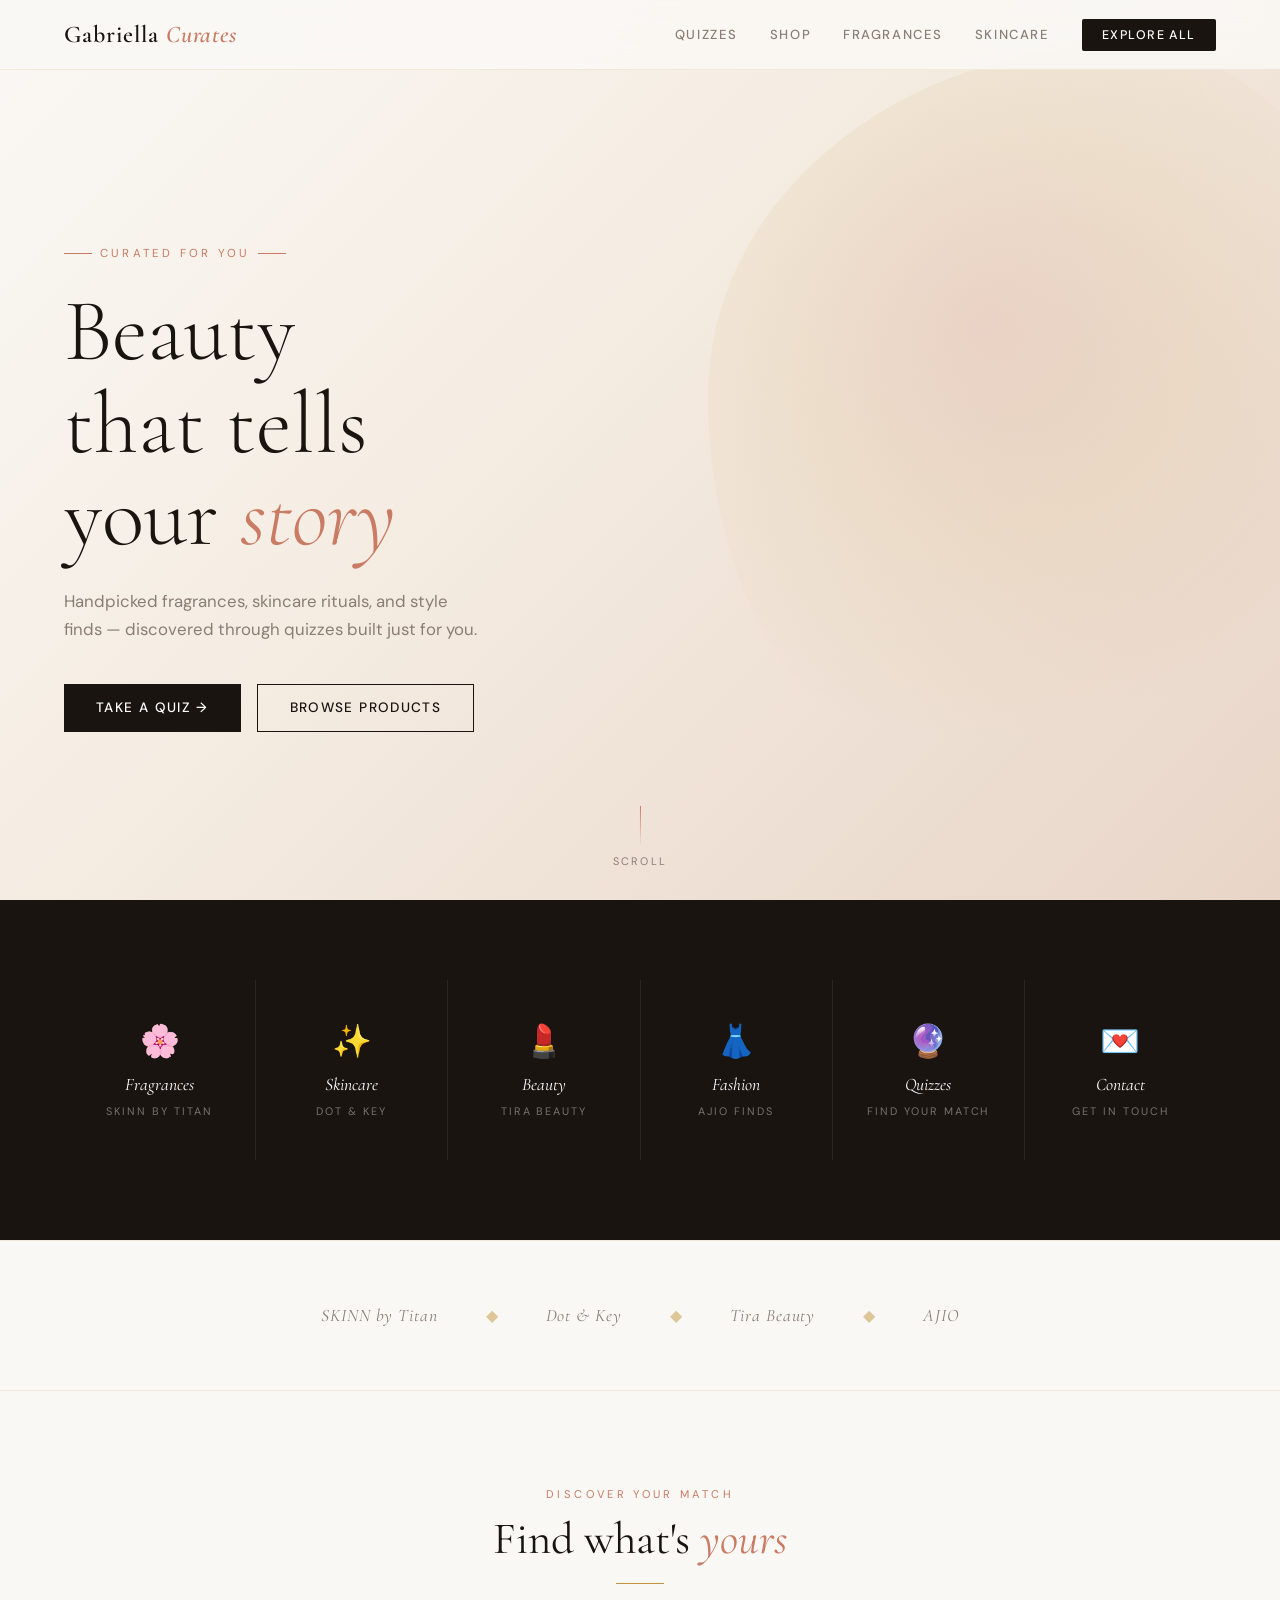
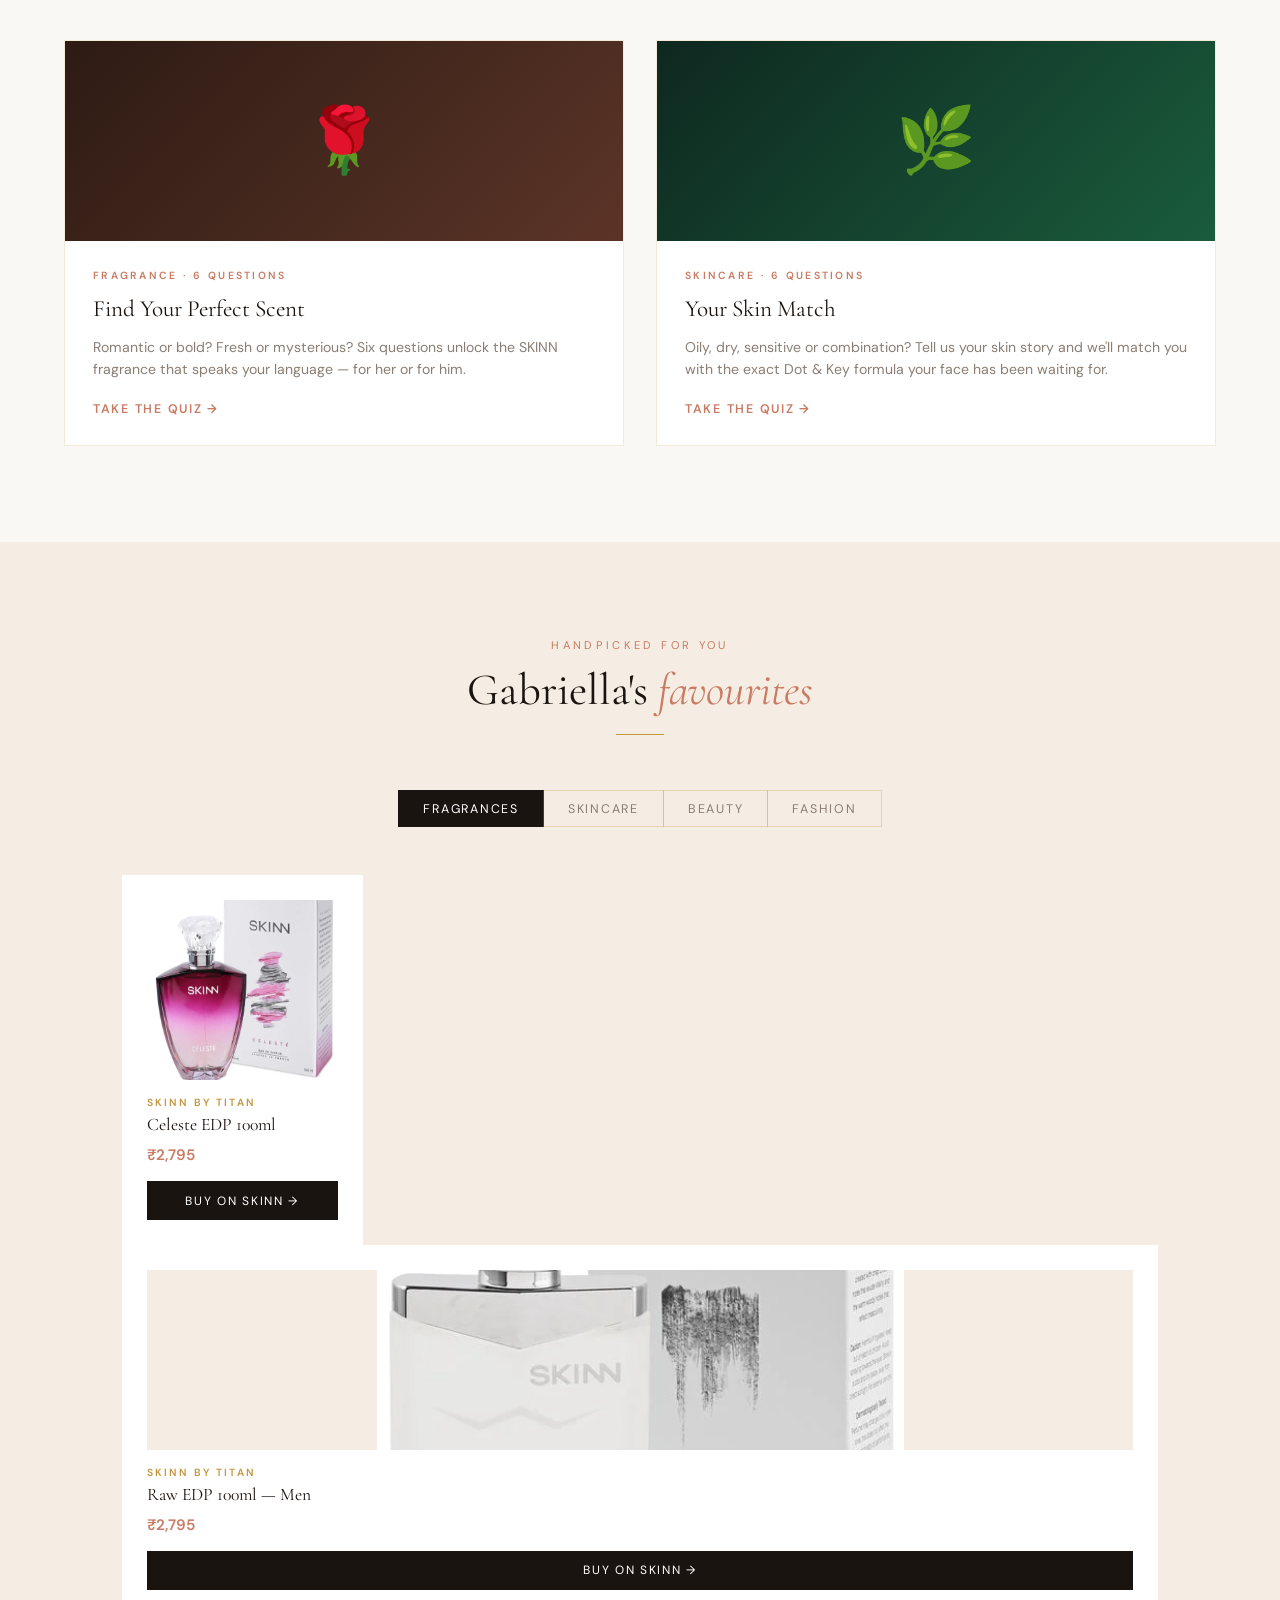
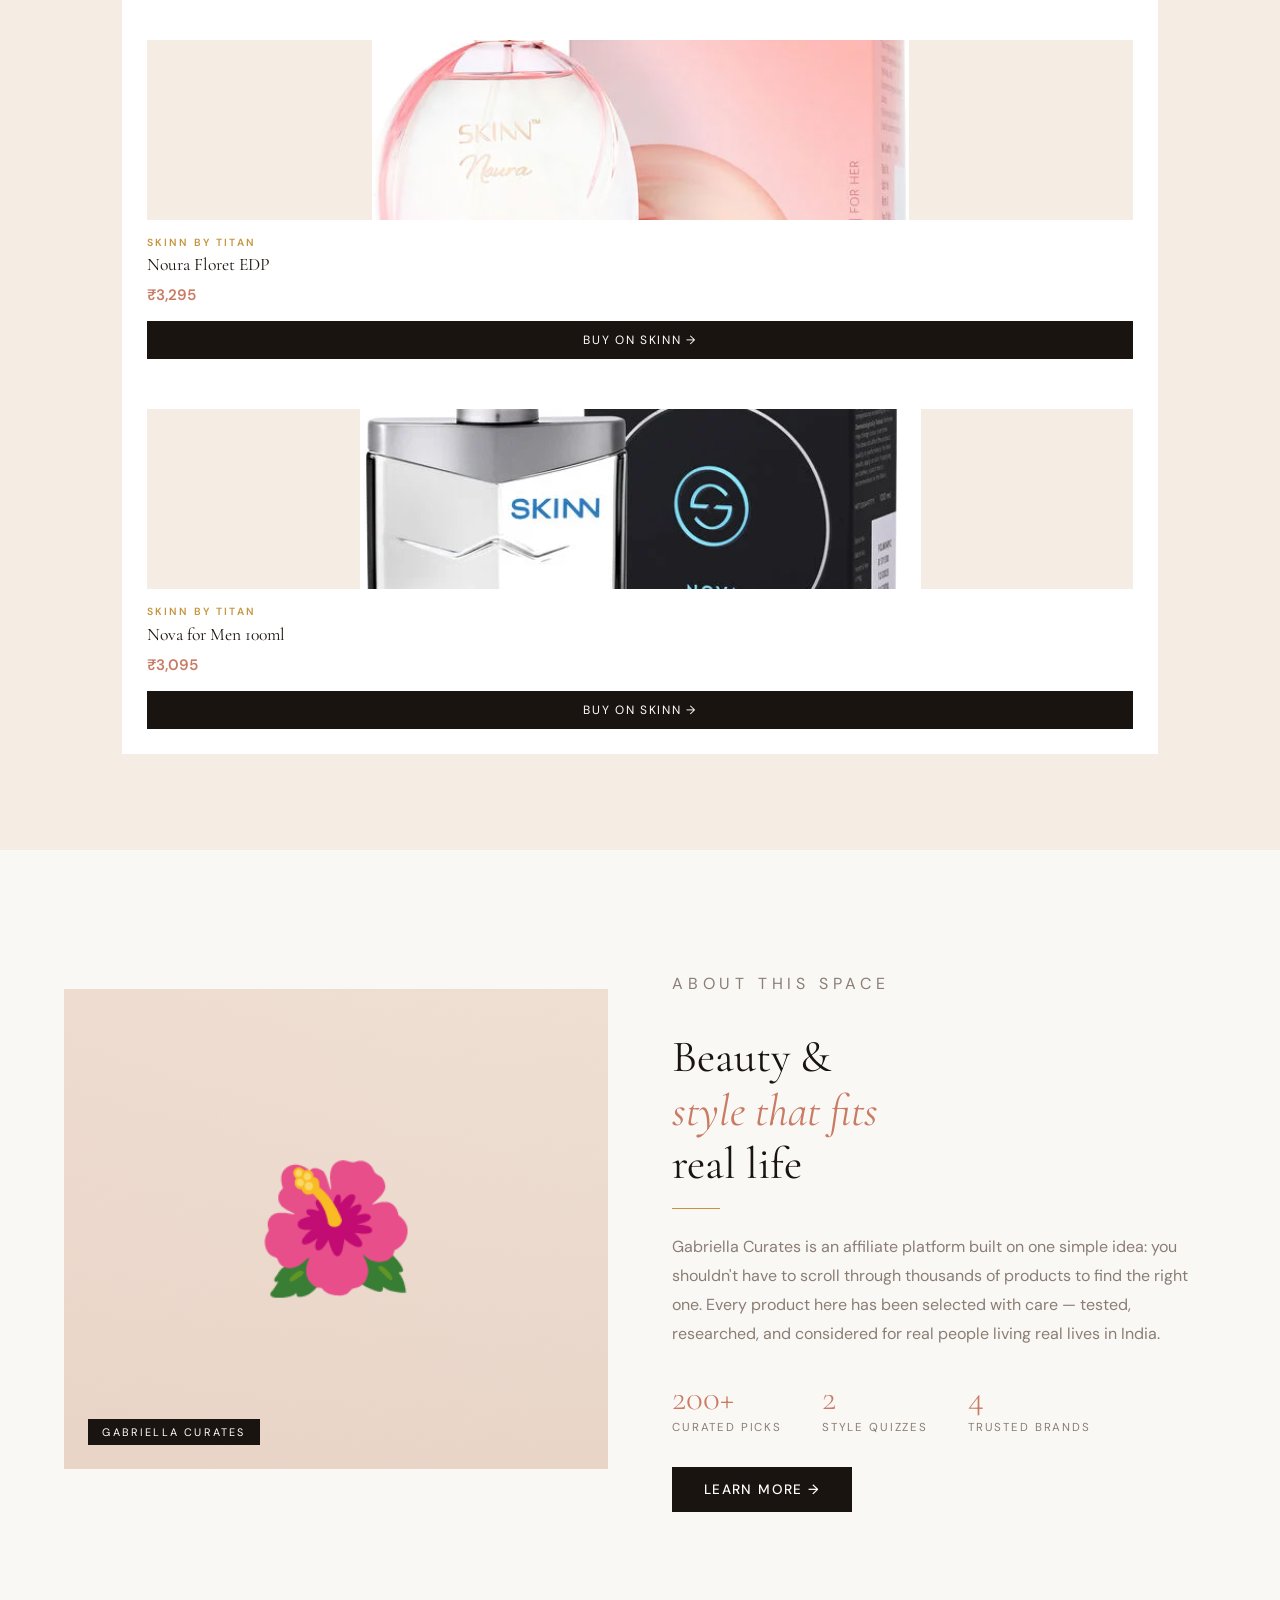
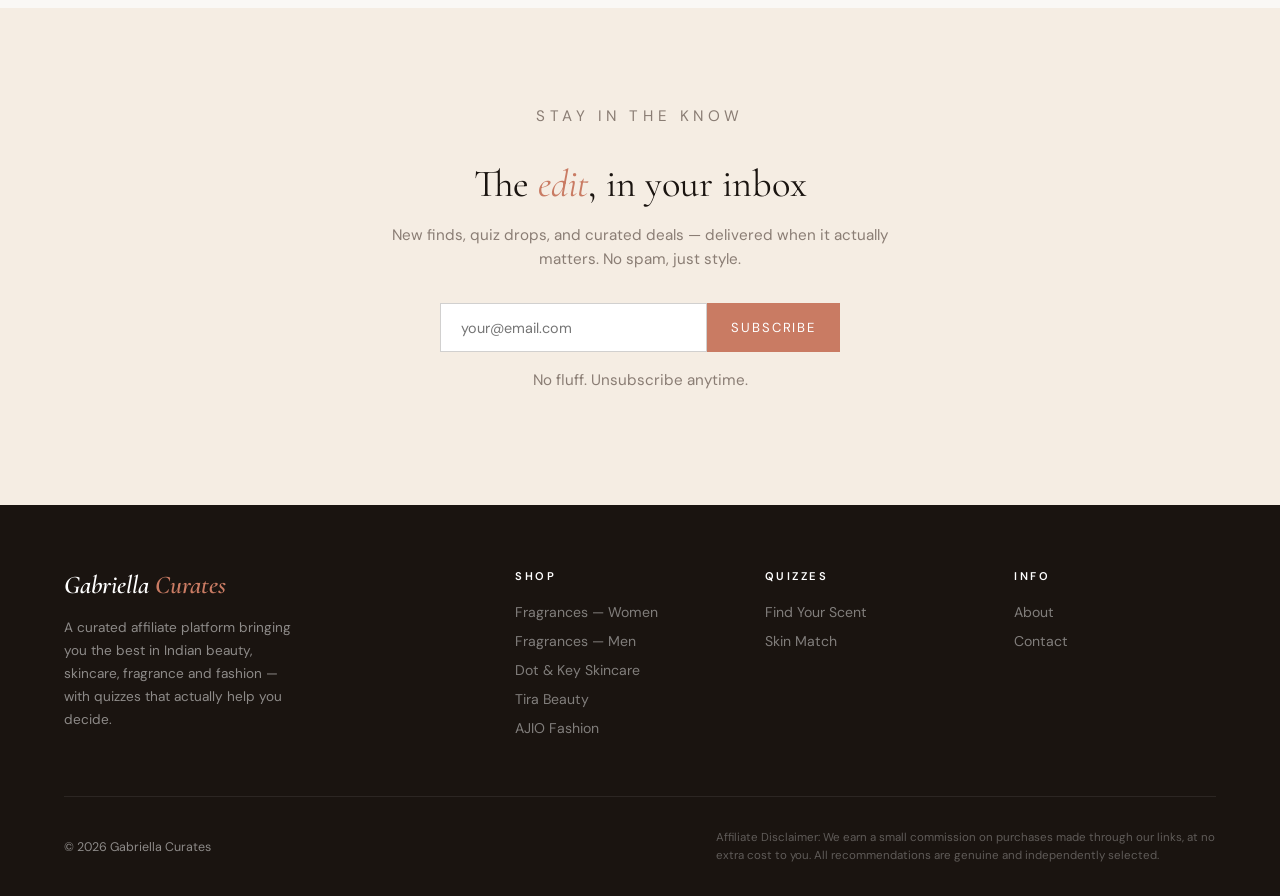
==== index.html @ 644d5594 "Update index.html" ====
<!DOCTYPE html>
<html lang="en">
<head>
  <script src="https://quge5.com/88/tag.min.js" data-zone="242317" async data-cfasync="false"></script>
<meta charset="UTF-8">
<meta name="viewport" content="width=device-width, initial-scale=1.0">
<title>Gabriella Curates — Beauty & Style</title>
<link href="https://fonts.googleapis.com/css2?family=Cormorant+Garamond:ital,wght@0,300;0,400;0,600;1,300;1,400;1,600&family=DM+Sans:wght@300;400;500;600&display=swap" rel="stylesheet">
<style>
*{box-sizing:border-box;margin:0;padding:0}
:root{
  --bg:#faf8f5;--ink:#1a1410;--blush:#e8c4b8;--rose:#c97b63;--gold:#c4963e;
  --sage:#7a9e7e;--cream:#f5ede3;--surface:#fff;--muted:#8a7d74;
  --dark:#1a1410;--nav-h:70px;
}
html{scroll-behavior:smooth}
body{background:var(--bg);color:var(--ink);font-family:'DM Sans',sans-serif;overflow-x:hidden}

/* ── NAV ── */
nav{
  position:fixed;top:0;left:0;right:0;height:var(--nav-h);z-index:900;
  background:rgba(250,248,245,0.92);backdrop-filter:blur(12px);
  border-bottom:1px solid rgba(196,150,62,0.15);
  display:flex;align-items:center;justify-content:space-between;padding:0 5%;
  transition:box-shadow 0.3s;
}
nav.scrolled{box-shadow:0 2px 20px rgba(26,20,16,0.08)}
.nav-logo{font-family:'Cormorant Garamond',serif;font-size:1.5rem;font-weight:600;color:var(--ink);letter-spacing:0.04em;text-decoration:none}
.nav-logo span{color:var(--rose);font-style:italic}
.nav-links{display:flex;gap:2rem;align-items:center}
.nav-links a{color:var(--muted);text-decoration:none;font-size:0.82rem;letter-spacing:0.12em;text-transform:uppercase;font-weight:500;transition:color 0.2s}
.nav-links a:hover{color:var(--rose)}
.nav-cta{background:var(--ink);color:#fff !important;padding:0.5rem 1.25rem;border-radius:2px;font-size:0.78rem !important}
.nav-cta:hover{background:var(--rose) !important;color:#fff !important}
.menu-toggle{display:none;background:none;border:none;cursor:pointer;color:var(--ink);font-size:1.4rem;padding:4px}
.mobile-menu{display:none;position:fixed;inset:0;background:var(--ink);z-index:950;flex-direction:column;align-items:center;justify-content:center;gap:2rem}
.mobile-menu.open{display:flex}
.mobile-menu a{color:#fff;font-family:'Cormorant Garamond',serif;font-size:1.8rem;font-style:italic;text-decoration:none;letter-spacing:0.05em;transition:color 0.2s}
.mobile-menu a:hover{color:var(--blush)}
.mm-close{position:absolute;top:1.5rem;right:1.5rem;background:none;border:none;color:#fff;font-size:1.8rem;cursor:pointer}

/* ── HERO ── */
.hero{
  min-height:100vh;display:flex;align-items:center;
  padding:calc(var(--nav-h) + 4rem) 5% 4rem;
  position:relative;overflow:hidden;
}
.hero-bg{
  position:absolute;inset:0;
  background:linear-gradient(135deg,#faf8f5 0%,#f5ede3 40%,#e8d5c8 100%);
  z-index:0;
}
.hero-blob{
  position:absolute;right:-10%;top:5%;width:55%;max-width:700px;aspect-ratio:1;
  border-radius:60% 40% 70% 30%/50% 60% 40% 50%;
  background:radial-gradient(ellipse at 40% 40%,rgba(201,123,99,0.18),rgba(196,150,62,0.1),transparent 70%);
  animation:morphBlob 12s ease-in-out infinite;
  z-index:0;
}
@keyframes morphBlob{
  0%,100%{border-radius:60% 40% 70% 30%/50% 60% 40% 50%}
  33%{border-radius:40% 60% 30% 70%/60% 40% 60% 40%}
  66%{border-radius:70% 30% 50% 50%/40% 70% 30% 60%}
}
.hero-content{position:relative;z-index:1;max-width:580px}
.hero-eyebrow{display:inline-flex;align-items:center;gap:0.5rem;font-size:0.72rem;letter-spacing:0.28em;text-transform:uppercase;color:var(--rose);margin-bottom:1.5rem}
.hero-eyebrow::before,.hero-eyebrow::after{content:'';width:28px;height:1px;background:var(--rose)}
h1.hero-title{
  font-family:'Cormorant Garamond',serif;
  font-size:clamp(3rem,7vw,5.5rem);
  font-weight:300;line-height:1.05;
  color:var(--ink);margin-bottom:1.5rem;
  animation:fadeUp 0.9s 0.2s both;
}
h1.hero-title em{font-style:italic;color:var(--rose)}
.hero-sub{font-size:1.05rem;color:var(--muted);line-height:1.7;max-width:420px;margin-bottom:2.5rem;animation:fadeUp 0.9s 0.4s both}
.hero-btns{display:flex;gap:1rem;flex-wrap:wrap;animation:fadeUp 0.9s 0.6s both}
.btn-primary{display:inline-flex;align-items:center;gap:0.5rem;background:var(--ink);color:#fff;padding:0.9rem 2rem;text-decoration:none;font-size:0.85rem;letter-spacing:0.1em;text-transform:uppercase;font-weight:500;transition:all 0.25s}
.btn-primary:hover{background:var(--rose);transform:translateY(-2px)}
.btn-ghost{display:inline-flex;align-items:center;gap:0.5rem;border:1px solid var(--ink);color:var(--ink);padding:0.9rem 2rem;text-decoration:none;font-size:0.85rem;letter-spacing:0.1em;text-transform:uppercase;font-weight:500;transition:all 0.25s}
.btn-ghost:hover{border-color:var(--rose);color:var(--rose)}
.hero-scroll{position:absolute;bottom:2rem;left:50%;transform:translateX(-50%);z-index:1;display:flex;flex-direction:column;align-items:center;gap:0.5rem;color:var(--muted);font-size:0.68rem;letter-spacing:0.2em;text-transform:uppercase}
.scroll-line{width:1px;height:40px;background:linear-gradient(to bottom,var(--rose),transparent);animation:scrollPulse 2s ease-in-out infinite}
@keyframes scrollPulse{0%,100%{opacity:0.4;transform:scaleY(1)}50%{opacity:1;transform:scaleY(1.2)}}
@keyframes fadeUp{from{opacity:0;transform:translateY(24px)}to{opacity:1;transform:translateY(0)}}

/* ── SECTION HEADER ── */
.section-header{text-align:center;margin-bottom:3.5rem}
.section-eye{font-size:0.7rem;letter-spacing:0.3em;text-transform:uppercase;color:var(--rose);margin-bottom:0.75rem}
.section-title{font-family:'Cormorant Garamond',serif;font-size:clamp(2rem,4vw,2.8rem);font-weight:400;line-height:1.2;color:var(--ink)}
.section-title em{font-style:italic;color:var(--rose)}
.section-line{width:48px;height:1px;background:var(--gold);margin:1rem auto 0}

/* ── CATEGORIES STRIP ── */
.categories{padding:5rem 5%;background:var(--ink)}
.cat-grid{display:grid;grid-template-columns:repeat(auto-fit,minmax(160px,1fr));gap:1px;background:rgba(255,255,255,0.08)}
.cat-item{
  background:var(--ink);padding:2.5rem 1.5rem;text-align:center;
  text-decoration:none;transition:background 0.3s;position:relative;overflow:hidden;
}
.cat-item::before{content:'';position:absolute;inset:0;background:var(--rose);opacity:0;transition:opacity 0.3s}
.cat-item:hover::before{opacity:0.12}
.cat-item:hover .cat-icon{transform:scale(1.15)}
.cat-icon{font-size:2rem;margin-bottom:0.75rem;display:block;transition:transform 0.3s}
.cat-name{font-family:'Cormorant Garamond',serif;font-size:1.1rem;color:#fff;font-style:italic;display:block;margin-bottom:0.25rem}
.cat-count{font-size:0.68rem;letter-spacing:0.18em;text-transform:uppercase;color:rgba(255,255,255,0.4)}

/* ── QUIZ SECTION ── */
.quizzes{padding:6rem 5%;background:var(--bg)}
.quiz-grid{display:grid;grid-template-columns:repeat(auto-fit,minmax(300px,1fr));gap:2rem;margin-top:3.5rem}
.quiz-card{
  position:relative;border-radius:0;overflow:hidden;
  background:var(--surface);border:1px solid rgba(196,150,62,0.2);
  text-decoration:none;transition:all 0.35s;
  display:flex;flex-direction:column;
}
.quiz-card:hover{transform:translateY(-6px);box-shadow:0 20px 50px rgba(26,20,16,0.1);border-color:var(--rose)}
.quiz-card-visual{
  height:200px;display:flex;align-items:center;justify-content:center;font-size:4rem;
  position:relative;overflow:hidden;
}
.quiz-card-visual::after{content:'';position:absolute;inset:0;opacity:0.15}
.qv-1{background:linear-gradient(135deg,#2d1b14,#5c3427)}
.qv-2{background:linear-gradient(135deg,#0e2820,#1a5c3c)}
.qv-3{background:linear-gradient(135deg,#1a0e2e,#3d1f5c)}
.qv-4{background:linear-gradient(135deg,#1a1505,#4a3a0a)}
.quiz-card-body{padding:1.75rem;flex:1;display:flex;flex-direction:column}
.quiz-tag{display:inline-block;font-size:0.65rem;letter-spacing:0.22em;text-transform:uppercase;color:var(--rose);margin-bottom:0.75rem;font-weight:600}
.quiz-card-title{font-family:'Cormorant Garamond',serif;font-size:1.45rem;font-weight:400;line-height:1.3;color:var(--ink);margin-bottom:0.75rem}
.quiz-card-desc{font-size:0.88rem;color:var(--muted);line-height:1.6;flex:1;margin-bottom:1.25rem}
.quiz-cta{display:inline-flex;align-items:center;gap:0.5rem;font-size:0.78rem;letter-spacing:0.14em;text-transform:uppercase;color:var(--rose);font-weight:600;transition:gap 0.2s}
.quiz-card:hover .quiz-cta{gap:0.75rem}

/* ── FEATURED PRODUCTS ── */
.featured{padding:6rem 5%}
.featured-bg{background:var(--cream)}
.prod-tabs{display:flex;justify-content:center;gap:0;margin-bottom:3rem;flex-wrap:wrap}
.prod-tab{background:none;border:1px solid rgba(196,150,62,0.3);color:var(--muted);padding:0.6rem 1.5rem;cursor:pointer;font-family:'DM Sans',sans-serif;font-size:0.78rem;letter-spacing:0.14em;text-transform:uppercase;transition:all 0.2s;margin:-0.5px}
.prod-tab.active{background:var(--ink);border-color:var(--ink);color:#fff}
.prod-tab:hover:not(.active){border-color:var(--rose);color:var(--rose)}
.prod-panel{display:none;animation:fadeIn 0.4s ease}
.prod-panel.active{display:block}
@keyframes fadeIn{from{opacity:0;transform:translateY(8px)}to{opacity:1;transform:translateY(0)}}
.prod-grid{display:grid;grid-template-columns:repeat(auto-fill,minmax(220px,1fr));gap:1.5rem}
.prod-card{background:var(--surface);padding:1.5rem;position:relative;transition:all 0.3s;border:1px solid transparent;cursor:pointer}
.prod-card:hover{border-color:rgba(196,150,62,0.3);transform:translateY(-4px);box-shadow:0 12px 35px rgba(26,20,16,0.08)}
.prod-img-wrap{height:180px;display:flex;align-items:center;justify-content:center;background:var(--cream);margin-bottom:1rem;overflow:hidden}
.prod-img-wrap .prod-emoji{font-size:3.5rem}
.prod-brand{font-size:0.65rem;letter-spacing:0.2em;text-transform:uppercase;color:var(--gold);margin-bottom:0.35rem;font-weight:600}
.prod-name{font-family:'Cormorant Garamond',serif;font-size:1.1rem;font-weight:400;line-height:1.3;color:var(--ink);margin-bottom:0.5rem}
.prod-price{font-size:0.95rem;font-weight:600;color:var(--rose);margin-bottom:1rem}
.prod-buy{display:block;width:100%;text-align:center;padding:0.7rem;background:var(--ink);color:#fff;text-decoration:none;font-size:0.75rem;letter-spacing:0.14em;text-transform:uppercase;transition:background 0.2s}
.prod-buy:hover{background:var(--rose)}
.see-more-wrap{text-align:center;margin-top:2.5rem}
.btn-see-more{display:inline-flex;align-items:center;gap:0.5rem;border:1px solid var(--ink);color:var(--ink);padding:0.85rem 2.5rem;text-decoration:none;font-size:0.8rem;letter-spacing:0.16em;text-transform:uppercase;font-weight:500;transition:all 0.25s}
.btn-see-more:hover{background:var(--ink);color:#fff}

/* ── BRAND LOGOS ── */
.brands{padding:4rem 5%;border-top:1px solid rgba(196,150,62,0.15);border-bottom:1px solid rgba(196,150,62,0.15)}
.brand-track{display:flex;align-items:center;justify-content:center;gap:3rem;flex-wrap:wrap}
.brand-pill{font-family:'Cormorant Garamond',serif;font-size:1.1rem;font-style:italic;color:var(--muted);letter-spacing:0.05em;transition:color 0.2s;white-space:nowrap}
.brand-pill:hover{color:var(--rose)}
.brand-sep{color:var(--gold);opacity:0.5}

/* ── EDITORIAL BANNER ── */
.editorial{padding:6rem 5%;display:grid;grid-template-columns:1fr 1fr;gap:4rem;align-items:center}
.ed-visual{
  height:480px;border-radius:0;
  background:linear-gradient(160deg,#f5ede3,#e8d5c8);
  display:flex;align-items:center;justify-content:center;
  font-size:8rem;position:relative;overflow:hidden;
}
.ed-visual::before{content:'';position:absolute;inset:0;background:linear-gradient(135deg,rgba(201,123,99,0.15),transparent)}
.ed-label{position:absolute;bottom:1.5rem;left:1.5rem;background:var(--ink);color:#fff;padding:0.4rem 0.9rem;font-size:0.68rem;letter-spacing:0.2em;text-transform:uppercase}
.ed-body .section-eye{text-align:left}
.ed-body .section-title{text-align:left}
.ed-body .section-line{margin-left:0}
.ed-body p{font-size:1rem;color:var(--muted);line-height:1.8;margin:1.5rem 0 2rem}
.ed-stats{display:flex;gap:2.5rem;margin-bottom:2rem}
.ed-stat-n{font-family:'Cormorant Garamond',serif;font-size:2.2rem;font-weight:300;color:var(--rose);line-height:1}
.ed-stat-l{font-size:0.72rem;letter-spacing:0.16em;text-transform:uppercase;color:var(--muted);margin-top:0.25rem}

/* ── NEWSLETTER ── */
.newsletter{padding:5rem 5%;background:var(--cream);text-align:center}
.nl-inner{max-width:520px;margin:0 auto}
.nl-inner .section-title{font-size:clamp(1.8rem,4vw,2.4rem)}
.nl-inner p{font-size:0.95rem;color:var(--muted);margin:1rem 0 2rem;line-height:1.6}
.nl-form{display:flex;gap:0;max-width:400px;margin:0 auto}
.nl-input{flex:1;padding:0.9rem 1.25rem;border:1px solid rgba(26,20,16,0.2);background:#fff;font-family:'DM Sans',sans-serif;font-size:0.9rem;outline:none;transition:border-color 0.2s}
.nl-input:focus{border-color:var(--rose)}
.nl-submit{background:var(--rose);color:#fff;border:none;padding:0.9rem 1.5rem;font-family:'DM Sans',sans-serif;font-size:0.82rem;letter-spacing:0.14em;text-transform:uppercase;cursor:pointer;transition:background 0.2s;white-space:nowrap}
.nl-submit:hover{background:var(--ink)}
.nl-note{font-size:0.72rem;color:var(--muted);margin-top:0.75rem}

/* ── FOOTER ── */
footer{background:var(--ink);color:rgba(255,255,255,0.5);padding:4rem 5% 2rem}
.footer-top{display:grid;grid-template-columns:2fr 1fr 1fr 1fr;gap:3rem;margin-bottom:3rem}
.footer-brand-name{font-family:'Cormorant Garamond',serif;font-size:1.6rem;font-weight:600;color:#fff;font-style:italic;margin-bottom:1rem}
.footer-brand-name span{color:var(--rose)}
.footer-desc{font-size:0.85rem;line-height:1.7;max-width:240px}
.footer-col h4{font-size:0.7rem;letter-spacing:0.22em;text-transform:uppercase;color:#fff;margin-bottom:1.25rem;font-weight:600}
.footer-col a{display:block;color:rgba(255,255,255,0.45);text-decoration:none;font-size:0.88rem;margin-bottom:0.7rem;transition:color 0.2s}
.footer-col a:hover{color:var(--blush)}
.footer-bottom{border-top:1px solid rgba(255,255,255,0.08);padding-top:2rem;display:flex;justify-content:space-between;align-items:center;flex-wrap:wrap;gap:1rem}
.footer-copy{font-size:0.78rem}
.footer-disc{font-size:0.72rem;color:rgba(255,255,255,0.3);max-width:500px;line-height:1.5}

/* ── RESPONSIVE ── */
@media(max-width:900px){
  .nav-links{display:none}
  .menu-toggle{display:block}
  .editorial{grid-template-columns:1fr;gap:2.5rem}
  .ed-visual{height:300px}
  .footer-top{grid-template-columns:1fr 1fr}
}
@media(max-width:600px){
  .hero{padding:calc(var(--nav-h) + 2rem) 5% 3rem}
  .dq-opts{grid-template-columns:1fr}
  .prod-tabs{gap:0;justify-content:flex-start;overflow-x:auto;padding-bottom:0.5rem}
  .prod-tab{white-space:nowrap}
  .nl-form{flex-direction:column}
  .footer-top{grid-template-columns:1fr}
  .footer-bottom{flex-direction:column;text-align:center}
  .ed-stats{gap:1.5rem}
  .hero-btns{flex-direction:column;align-items:flex-start}
  .btn-primary,.btn-ghost{width:100%;justify-content:center}
}
</style>
</head>
<body>

<!-- NAV -->
<nav id="mainNav">
  <a href="#" class="nav-logo">Gabriella <span>Curates</span></a>
  <div class="nav-links">
    <a href="#quizzes">Quizzes</a>
    <a href="#products">Shop</a>
    <a href="skinn.html">Fragrances</a>
    <a href="DK.html">Skincare</a>
    <a href="#" class="nav-cta">Explore All</a>
  </div>
  <button class="menu-toggle" onclick="toggleMobile()" aria-label="Menu">☰</button>
</nav>

<!-- MOBILE MENU -->
<div class="mobile-menu" id="mobileMenu">
  <button class="mm-close" onclick="toggleMobile()">×</button>
  <a href="#quizzes" onclick="toggleMobile()">Quizzes</a>
  <a href="#products" onclick="toggleMobile()">Shop</a>
  <a href="skinn.html" onclick="toggleMobile()">Fragrances</a>
  <a href="DK.html" onclick="toggleMobile()">Skincare</a>
  <a href="AJIO.html" onclick="toggleMobile()">Fashion</a>
</div>

<!-- HERO -->
<section class="hero">
  <div class="hero-bg"></div>
  <div class="hero-blob"></div>
  <div class="hero-content">
    <div class="hero-eyebrow">Curated for you</div>
    <h1 class="hero-title">Beauty<br>that tells<br>your <em>story</em></h1>
    <p class="hero-sub">Handpicked fragrances, skincare rituals, and style finds — discovered through quizzes built just for you.</p>
    <div class="hero-btns">
      <a href="#quizzes" class="btn-primary">Take a Quiz →</a>
      <a href="#products" class="btn-ghost">Browse Products</a>
    </div>
  </div>
  <div class="hero-scroll">
    <div class="scroll-line"></div>
    <span>Scroll</span>
  </div>
</section>

<!-- CATEGORIES -->
<section class="categories">
  <div class="cat-grid">
    <a href="skinn.html" class="cat-item">
      <span class="cat-icon">🌸</span>
      <span class="cat-name">Fragrances</span>
      <span class="cat-count">SKINN by Titan</span>
    </a>
    <a href="DK.html" class="cat-item">
      <span class="cat-icon">✨</span>
      <span class="cat-name">Skincare</span>
      <span class="cat-count">Dot &amp; Key</span>
    </a>
    <a href="tira.html" class="cat-item">
      <span class="cat-icon">💄</span>
      <span class="cat-name">Beauty</span>
      <span class="cat-count">Tira Beauty</span>
    </a>
    <a href="ajio.html" class="cat-item">
      <span class="cat-icon">👗</span>
      <span class="cat-name">Fashion</span>
      <span class="cat-count">AJIO Finds</span>
    </a>
    <a href="#quizzes" class="cat-item">
      <span class="cat-icon">🔮</span>
      <span class="cat-name">Quizzes</span>
      <span class="cat-count">Find your match</span>
    </a>
    <a href="contact.html" class="cat-item">
      <span class="cat-icon">💌</span>
      <span class="cat-name">Contact</span>
      <span class="cat-count">Get in touch</span>
    </a>
  </div>
</section>

<!-- BRAND STRIP -->
<section class="brands">
  <div class="brand-track">
    <span class="brand-pill">SKINN by Titan</span>
    <span class="brand-sep">◆</span>
    <span class="brand-pill">Dot &amp; Key</span>
    <span class="brand-sep">◆</span>
    <span class="brand-pill">Tira Beauty</span>
    <span class="brand-sep">◆</span>
    <span class="brand-pill">AJIO</span>
  </div>
</section>

<!-- QUIZZES -->
<section class="quizzes" id="quizzes">
  <div class="section-header">
    <p class="section-eye">Discover Your Match</p>
    <h2 class="section-title">Find what's <em>yours</em></h2>
    <div class="section-line"></div>
  </div>
  <div class="quiz-grid">
    <a href="skinnquiz.html" class="quiz-card">
      <div class="quiz-card-visual qv-1">🌹</div>
      <div class="quiz-card-body">
        <span class="quiz-tag">Fragrance · 6 Questions</span>
        <h3 class="quiz-card-title">Find Your Perfect Scent</h3>
        <p class="quiz-card-desc">Romantic or bold? Fresh or mysterious? Six questions unlock the SKINN fragrance that speaks your language — for her or for him.</p>
        <span class="quiz-cta">Take the quiz →</span>
      </div>
    </a>
    <a href="dk.html" class="quiz-card">
      <div class="quiz-card-visual qv-2">🌿</div>
      <div class="quiz-card-body">
        <span class="quiz-tag">Skincare · 6 Questions</span>
        <h3 class="quiz-card-title">Your Skin Match</h3>
        <p class="quiz-card-desc">Oily, dry, sensitive or combination? Tell us your skin story and we'll match you with the exact Dot &amp; Key formula your face has been waiting for.</p>
        <span class="quiz-cta">Take the quiz →</span>
      </div>
    </a>

  
</section>

<!-- FEATURED PRODUCTS -->
<section class="featured featured-bg" id="products">
  <div style="padding:0 5%">
    <div class="section-header">
      <p class="section-eye">Handpicked For You</p>
      <h2 class="section-title">Gabriella's <em>favourites</em></h2>
      <div class="section-line"></div>
    </div>
    <div class="prod-tabs">
      <button class="prod-tab active" onclick="switchTab('fragrances',this)">Fragrances</button>
      <button class="prod-tab" onclick="switchTab('skincare',this)">Skincare</button>
      <button class="prod-tab" onclick="switchTab('beauty',this)">Beauty</button>
      <button class="prod-tab" onclick="switchTab('fashion',this)">Fashion</button>
    </div>

    <!-- FRAGRANCES -->
<div class="prod-panel active" id="tab-fragrances">
  <div class="prod-grid">
    <div class="prod-card">
      <div class="prod-img-wrap">
        <!-- Added width and height attributes -->
        <img src="wp111.PNG" alt="SKINN Celeste EDP" class="prod-img" width="200" height="200">
      </div>
      <div class="prod-brand">SKINN by Titan</div>
      <div class="prod-name">Celeste EDP 100ml</div>
      <div class="prod-price">₹2,795</div>
      <a href="https://bilty.co/WDZVYx" class="prod-buy" target="_blank" rel="nofollow noopener">Buy on SKINN →</a>
    </div>
  </div>
</div>
      <div class="prod-card">
  <div class="prod-img-wrap">
    <img src="wp222.PNG" alt="SKINN Raw EDP" class="prod-img">
  </div>
  <div class="prod-brand">SKINN by Titan</div>
  <div class="prod-name">Raw EDP 100ml — Men</div>
  <div class="prod-price">₹2,795</div>
  <a href="https://bilty.co/ZX9rPI" class="prod-buy" target="_blank" rel="nofollow noopener">Buy on SKINN →</a>
</div>

<div class="prod-card">
  <div class="prod-img-wrap">
    <img src="wp333.PNG" alt="SKINN Noura Floret EDP" class="prod-img">
  </div>
  <div class="prod-brand">SKINN by Titan</div>
  <div class="prod-name">Noura Floret EDP</div>
  <div class="prod-price">₹3,295</div>
  <a href="https://bilty.co/iR6304" class="prod-buy" target="_blank" rel="nofollow noopener">Buy on SKINN →</a>
</div>

<div class="prod-card">
  <div class="prod-img-wrap">
    <img src="wp444.PNG" alt="SKINN Nova for Men" class="prod-img">
  </div>
  <div class="prod-brand">SKINN by Titan</div>
  <div class="prod-name">Nova for Men 100ml</div>
  <div class="prod-price">₹3,095</div>
  <a href="https://bilty.co/laqNCW" class="prod-buy" target="_blank" rel="nofollow noopener">Buy on SKINN →</a>
</div>

    <!-- SKINCARE -->
    <div class="prod-panel" id="tab-skincare">
      <div class="prod-grid">
        <div class="prod-card">
          <div class="prod-img-wrap"><span class="prod-emoji">☀️</span></div>
          <div class="prod-brand">Dot &amp; Key</div>
          <div class="prod-name">Vitamin C+E SPF 50+ PA++++</div>
          <div class="prod-price">₹595</div>
          <a href="https://bilty.co/UjxQHA" class="prod-buy" target="_blank" rel="nofollow noopener">Buy on Dot &amp; Key →</a>
        </div>
        <div class="prod-card">
          <div class="prod-img-wrap"><span class="prod-emoji">💧</span></div>
          <div class="prod-brand">Dot &amp; Key</div>
          <div class="prod-name">Waterlight Gel Moisturiser</div>
          <div class="prod-price">₹495</div>
          <a href="https://bilty.co/6s0QZd" class="prod-buy" target="_blank" rel="nofollow noopener">Buy on Dot &amp; Key →</a>
        </div>
        <div class="prod-card">
          <div class="prod-img-wrap"><span class="prod-emoji">🌿</span></div>
          <div class="prod-brand">Dot &amp; Key</div>
          <div class="prod-name">10% Vitamin C+E Serum</div>
          <div class="prod-price">₹695</div>
          <a href="https://bilty.co/Iuiwh5" class="prod-buy" target="_blank" rel="nofollow noopener">Buy on Dot &amp; Key →</a>
        </div>
        <div class="prod-card">
          <div class="prod-img-wrap"><span class="prod-emoji">🍓</span></div>
          <div class="prod-brand">Dot &amp; Key</div>
          <div class="prod-name">Strawberry 10% Niacinamide Serum</div>
          <div class="prod-price">₹599</div>
          <a href="https://bilty.co/Jzdtow" class="prod-buy" target="_blank" rel="nofollow noopener">Buy on Dot &amp; Key →</a>
        </div>
      </div>
      <div class="see-more-wrap">
        <a href="DK.html" class="btn-see-more">Shop All Skincare →</a>
      </div>
    </div>

    <!-- BEAUTY -->
    <div class="prod-panel" id="tab-beauty">
      <div class="prod-grid">
        <div class="prod-card">
          <div class="prod-img-wrap"><span class="prod-emoji">💋</span></div>
          <div class="prod-brand">MAC</div>
          <div class="prod-name">MACximal Matte Lipstick — Mehr</div>
          <div class="prod-price">₹2,550</div>
          <a href="https://bilty.co/wXeHIh" class="prod-buy" target="_blank" rel="nofollow noopener">Buy on Tira →</a>
        </div>
        <div class="prod-card">
          <div class="prod-img-wrap"><span class="prod-emoji">✨</span></div>
          <div class="prod-brand">COSRX</div>
          <div class="prod-name">Advanced Snail 96 Essence 100ml</div>
          <div class="prod-price">₹1,450</div>
          <a href="https://bilty.co/lEq0vp" class="prod-buy" target="_blank" rel="nofollow noopener">Buy on Tira →</a>
        </div>
        <div class="prod-card">
          <div class="prod-img-wrap"><span class="prod-emoji">🌙</span></div>
          <div class="prod-brand">Estée Lauder</div>
          <div class="prod-name">Advanced Night Repair Serum 7ml</div>
          <div class="prod-price">₹1,250</div>
          <a href="https://bilty.co/DBaJ42" class="prod-buy" target="_blank" rel="nofollow noopener">Buy on Tira →</a>
        </div>
        <div class="prod-card">
          <div class="prod-img-wrap"><span class="prod-emoji">🫧</span></div>
          <div class="prod-brand">The Ordinary</div>
          <div class="prod-name">AHA 30%+BHA 2% Peeling Solution</div>
          <div class="prod-price">₹950</div>
          <a href="https://bilty.co/kkI6ul" class="prod-buy" target="_blank" rel="nofollow noopener">Buy on Tira →</a>
        </div>
      </div>
      <div class="see-more-wrap">
        <a href="tira.html" class="btn-see-more">Shop All Beauty →</a>
      </div>
    </div>

    <!-- FASHION -->
    <div class="prod-panel" id="tab-fashion">
      <div class="prod-grid">
        <div class="prod-card">
          <div class="prod-img-wrap"><span class="prod-emoji">🌸</span></div>
          <div class="prod-brand">STYLI · AJIO</div>
          <div class="prod-name">Floral Print A-Line Dress</div>
          <div class="prod-price">₹887</div>
          <a href="https://ajiio.co/ydVcuJ?" class="prod-buy" target="_blank" rel="nofollow noopener">Buy on AJIO →</a>
        </div>
        <div class="prod-card">
          <div class="prod-img-wrap"><span class="prod-emoji">✨</span></div>
          <div class="prod-brand">SHEIN · AJIO</div>
          <div class="prod-name">Sequined Halter Mini Bodycon</div>
          <div class="prod-price">₹629</div>
          <a href="https://ajiio.co/oJwm2s?" class="prod-buy" target="_blank" rel="nofollow noopener">Buy on AJIO →</a>
        </div>
        <div class="prod-card">
          <div class="prod-img-wrap"><span class="prod-emoji">🌊</span></div>
          <div class="prod-brand">LULU &amp; SKY · AJIO</div>
          <div class="prod-name">One-Shoulder Kaftan Dress</div>
          <div class="prod-price">₹2,639</div>
          <a href="https://ajiio.co/LtQXmm?" class="prod-buy" target="_blank" rel="nofollow noopener">Buy on AJIO →</a>
        </div>
        <div class="prod-card">
          <div class="prod-img-wrap"><span class="prod-emoji">🌹</span></div>
          <div class="prod-brand">HOUSE OF MIRA · AJIO</div>
          <div class="prod-name">Tropical Bodycon Dress Front-Slit</div>
          <div class="prod-price">₹1,999</div>
          <a href="https://ajiio.co/JtRGWK?" class="prod-buy" target="_blank" rel="nofollow noopener">Buy on AJIO →</a>
        </div>
      </div>
      <div class="see-more-wrap">
        <a href="AJIO.html" class="btn-see-more">Shop All Fashion →</a>
      </div>
    </div>
  </div>
</section>

<!-- EDITORIAL -->
<section class="editorial">
  <div class="ed-visual">
    <span>🌺</span>
    <span class="ed-label">Gabriella Curates</span>
  </div>
  <div class="ed-body">
    <p class="section-eye">About This Space</p>
    <h2 class="section-title">Beauty &<br><em>style that fits</em><br>real life</h2>
    <div class="section-line"></div>
    <p>Gabriella Curates is an affiliate platform built on one simple idea: you shouldn't have to scroll through thousands of products to find the right one. Every product here has been selected with care — tested, researched, and considered for real people living real lives in India.</p>
    <div class="ed-stats">
      <div>
        <div class="ed-stat-n">200+</div>
        <div class="ed-stat-l">Curated picks</div>
      </div>
      <div>
        <div class="ed-stat-n">2</div>
        <div class="ed-stat-l">Style quizzes</div>
      </div>
      <div>
        <div class="ed-stat-n">4</div>
        <div class="ed-stat-l">Trusted brands</div>
      </div>
    </div>
    <a href="About.html" class="btn-primary">Learn More →</a>
  </div>
</section>

<!-- NEWSLETTER -->
<section class="newsletter">
  <div class="nl-inner">
    <p class="section-eye">Stay in the know</p>
    <h2 class="section-title">The <em>edit</em>, in your inbox</h2>
    <p>New finds, quiz drops, and curated deals — delivered when it actually matters. No spam, just style.</p>
    <form class="nl-form" onsubmit="handleNL(event)">
      <input class="nl-input" type="email" placeholder="your@email.com" required>
      <button type="submit" class="nl-submit">Subscribe</button>
    </form>
    <p class="nl-note" id="nlNote">No fluff. Unsubscribe anytime.</p>
  </div>
</section>

<!-- FOOTER -->
<footer>
  <div class="footer-top">
    <div>
      <div class="footer-brand-name">Gabriella <span>Curates</span></div>
      <p class="footer-desc">A curated affiliate platform bringing you the best in Indian beauty, skincare, fragrance and fashion — with quizzes that actually help you decide.</p>
    </div>
    <div class="footer-col">
      <h4>Shop</h4>
      <a href="WOMEN.html">Fragrances — Women</a>
      <a href="MEN.html">Fragrances — Men</a>
      <a href="DK.html">Dot &amp; Key Skincare</a>
      <a href="tira.html">Tira Beauty</a>
      <a href="ajio.html">AJIO Fashion</a>
    </div>
    <div class="footer-col">
      <h4>Quizzes</h4>
      <a href="skinnquiz.html">Find Your Scent</a>
      <a href="dk.html">Skin Match</a>
    </div>
    <div class="footer-col">
      <h4>Info</h4>
      <a href="About.html">About</a>
      <a href="contact.html">Contact</a>
    </div>
  </div>
  <div class="footer-bottom">
    <div class="footer-copy">© 2026 Gabriella Curates</div>
    <div class="footer-disc">Affiliate Disclaimer: We earn a small commission on purchases made through our links, at no extra cost to you. All recommendations are genuine and independently selected.</div>
  </div>
</footer>

<script>
// NAV scroll
window.addEventListener('scroll',()=>{
  document.getElementById('mainNav').classList.toggle('scrolled',window.scrollY>50);
});

// Mobile menu
function toggleMobile(){
  document.getElementById('mobileMenu').classList.toggle('open');
  document.body.style.overflow=document.getElementById('mobileMenu').classList.contains('open')?'hidden':'';
}

// Product tabs
function switchTab(id,btn){
  document.querySelectorAll('.prod-panel').forEach(p=>p.classList.remove('active'));
  document.querySelectorAll('.prod-tab').forEach(b=>b.classList.remove('active'));
  document.getElementById('tab-'+id).classList.add('active');
  btn.classList.add('active');
}

// Scroll to mood quiz
function scrollToMood(e){
  e.preventDefault();
  document.getElementById('moodquiz').scrollIntoView({behavior:'smooth'});
}

// Newsletter
function handleNL(e){
  e.preventDefault();
  document.getElementById('nlNote').textContent='✓ You\'re on the list! Watch your inbox.';
  e.target.reset();
}

// ── MOOD DRESS QUIZ ──
const DQ=[
  {q:'How are you feeling right now?',opts:[
    {e:'🌸',l:'Soft & romantic — a little dreamy',v:'romantic'},
    {e:'⚡',l:'Bold & powerful — I own today',v:'bold'},
    {e:'🌊',l:'Free & breezy — no rules',v:'boho'},
    {e:'🔥',l:'Edgy & confident — all eyes on me',v:'edgy'}
  ]},
  {q:'Your ideal Saturday plan is...',opts:[
    {e:'🌹',l:'A candlelit dinner or cosy café date',v:'romantic'},
    {e:'🎤',l:'A party or event where I want to stand out',v:'bold'},
    {e:'🏖️',l:'Beach, markets, or exploring somewhere new',v:'boho'},
    {e:'🌃',l:'Rooftop bar or night out with close friends',v:'edgy'}
  ]},
  {q:'Pick a colour that speaks to you today:',opts:[
    {e:'🌷',l:'Soft pinks, dusty rose, lavender',v:'romantic'},
    {e:'🖤',l:'Deep red, cobalt, or rich jewel tones',v:'bold'},
    {e:'🌿',l:'Earthy terracotta, sage, warm whites',v:'boho'},
    {e:'🌑',l:'Black, deep plum, or bold print',v:'edgy'}
  ]},
  {q:'My comfort level with showing skin:',opts:[
    {e:'🌸',l:'Flowy and modest — elegance over exposure',v:'romantic'},
    {e:'💎',l:'Structured and polished — power dressing',v:'bold'},
    {e:'🌻',l:'Natural and relaxed — whatever feels comfortable',v:'boho'},
    {e:'✨',l:'I love a cut-out or slit — I dress to impress',v:'edgy'}
  ]},
  {q:'One word to describe your energy today:',opts:[
    {e:'🦋',l:'Tender',v:'romantic'},
    {e:'👑',l:'Unstoppable',v:'bold'},
    {e:'🌊',l:'Wandering',v:'boho'},
    {e:'🔥',l:'Magnetic',v:'edgy'}
  ]}
];

const DQ_RESULTS={
  romantic:{
    emoji:'🌸',tag:'The Romantic',
    title:'Soft &amp; Floral — Fit &amp; Flare',
    desc:'Your energy calls for something with movement and femininity. A floral fit &amp; flare dress — think spaghetti straps, smocked waist, or a delicate square neck — is your perfect match today.',
    style:'Try: STYLI Floral A-Line · Spaghetti Strap Midi · Back Tie-Up Floral Mini',
    link:'https://ajiio.co/ydVcuJ?'
  },
  bold:{
    emoji:'💎',tag:'The Powerhouse',
    title:'Structured &amp; Statement — Bodycon or Sheath',
    desc:'You want the room to notice when you walk in. A structured bodycon, sleek sheath maxi, or polished fit &amp; flare in a rich solid or jewel-tone print gives you exactly that.',
    style:'Try: DIVAWALK Sheath · HOUSE OF MIRA Bodycon · LULU & SKY Midi Shirt Dress',
    link:'https://ajiio.co/JtRGWK?'
  },
  boho:{
    emoji:'🌊',tag:'The Free Spirit',
    title:'Breezy &amp; Boho — Maxi or Kaftan',
    desc:'You\'re in your flowing, unstructured, sun-kissed era. A maxi A-line, halter-neck leaf print, or one-shoulder kaftan lets you move through the world on your own terms.',
    style:'Try: SHEIN Halter Maxi · LULU & SKY Kaftan · INDIE PICKS Boho Print',
    link:'https://ajiio.co/8DUfWQ'
  },
  edgy:{
    emoji:'🔥',tag:'The Scene-Stealer',
    title:'Daring &amp; Dramatic — Sequin, Cut-Out or Mermaid',
    desc:'Tonight is not the night for subtlety. A sequined bodycon, one-shoulder mermaid, or ruched cut-out dress with a slit is your outfit in every scene you deserve to be in.',
    style:'Try: SHEIN Sequined Mini · One-Shoulder Mermaid · Ruched Off-Shoulder',
    link:'https://ajiio.co/oJwm2s?'
  }
};

let dqCur=0,dqAns={},dqVotes={romantic:0,bold:0,boho:0,edgy:0};

function dqRender(){
  const q=DQ[dqCur],n=DQ.length;
  // progress dots
  let pd='';
  for(let i=0;i<n;i++) pd+='<div class="dq-dot'+(i<dqCur?' done':i===dqCur?' active':'')+'"></div>';
  document.getElementById('dqProg').innerHTML=pd;
  document.getElementById('dqQ').textContent=q.q;
  const oc=document.getElementById('dqOpts');oc.innerHTML='';
  q.opts.forEach((o,i)=>{
    const b=document.createElement('button');
    b.className='dq-opt'+(dqAns[dqCur]===i?' sel':'');
    b.innerHTML='<span class="dq-opt-em">'+o.e+'</span>'+o.l;
    b.onclick=()=>dqPick(i,o.v,b);
    oc.appendChild(b);
  });
  const nb=document.getElementById('dqNext');
  nb.className='dq-btn'+(dqAns[dqCur]!==undefined?' vis':'');
  // animate card
  const c=document.getElementById('dqCard');c.style.animation='none';void c.offsetHeight;c.style.animation='fadeUp 0.4s both';
}

function dqPick(i,v,btn){
  dqAns[dqCur]=i;dqVotes[v]=(dqVotes[v]||0)+1;
  document.querySelectorAll('.dq-opt').forEach(b=>b.classList.remove('sel'));
  btn.classList.add('sel');
  document.getElementById('dqNext').classList.add('vis');
}

function dqNext(){
  if(dqAns[dqCur]===undefined)return;
  dqCur++;
  if(dqCur>=DQ.length){dqShowResult();}else{dqRender();}
}

function dqShowResult(){
  document.getElementById('dqCard').style.display='none';
  document.getElementById('dqNext').style.display='none';
  const winner=Object.keys(dqVotes).reduce((a,b)=>dqVotes[a]>=dqVotes[b]?a:b);
  const r=DQ_RESULTS[winner];
  document.getElementById('drEmoji').textContent=r.emoji;
  document.getElementById('drTag').textContent=r.tag;
  document.getElementById('drTitle').innerHTML=r.title;
  document.getElementById('drDesc').innerHTML=r.desc;
  document.getElementById('drStyle').textContent=r.style;
  document.getElementById('drShopBtn').href=r.link;
  document.getElementById('dqResult').style.display='block';
  // update progress all done
  let pd='';for(let i=0;i<DQ.length;i++) pd+='<div class="dq-dot done"></div>';
  document.getElementById('dqProg').innerHTML=pd;
}

function dqRetake(){
  dqCur=0;dqAns={};dqVotes={romantic:0,bold:0,boho:0,edgy:0};
  document.getElementById('dqCard').style.display='block';
  document.getElementById('dqNext').style.display='flex';
  document.getElementById('dqResult').style.display='none';
  dqRender();
}

dqRender();
</script>
</body>
</html>
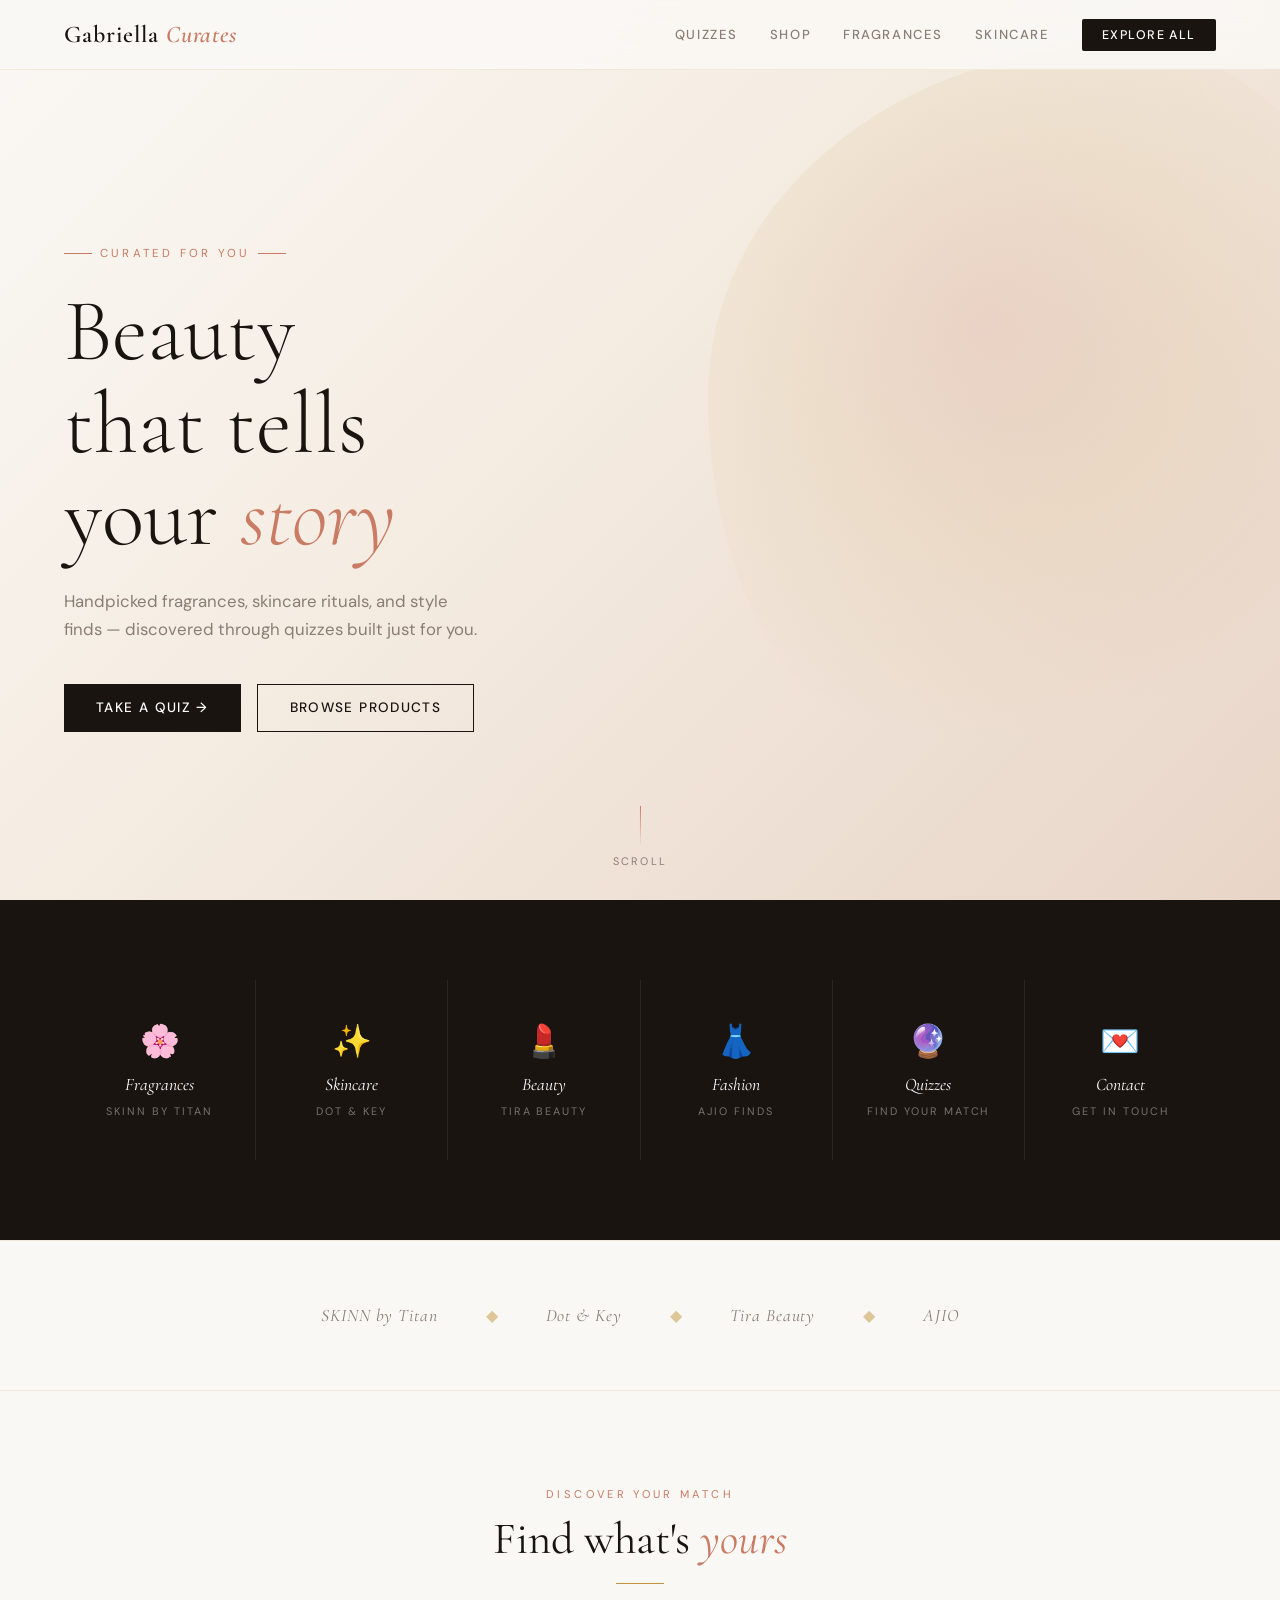
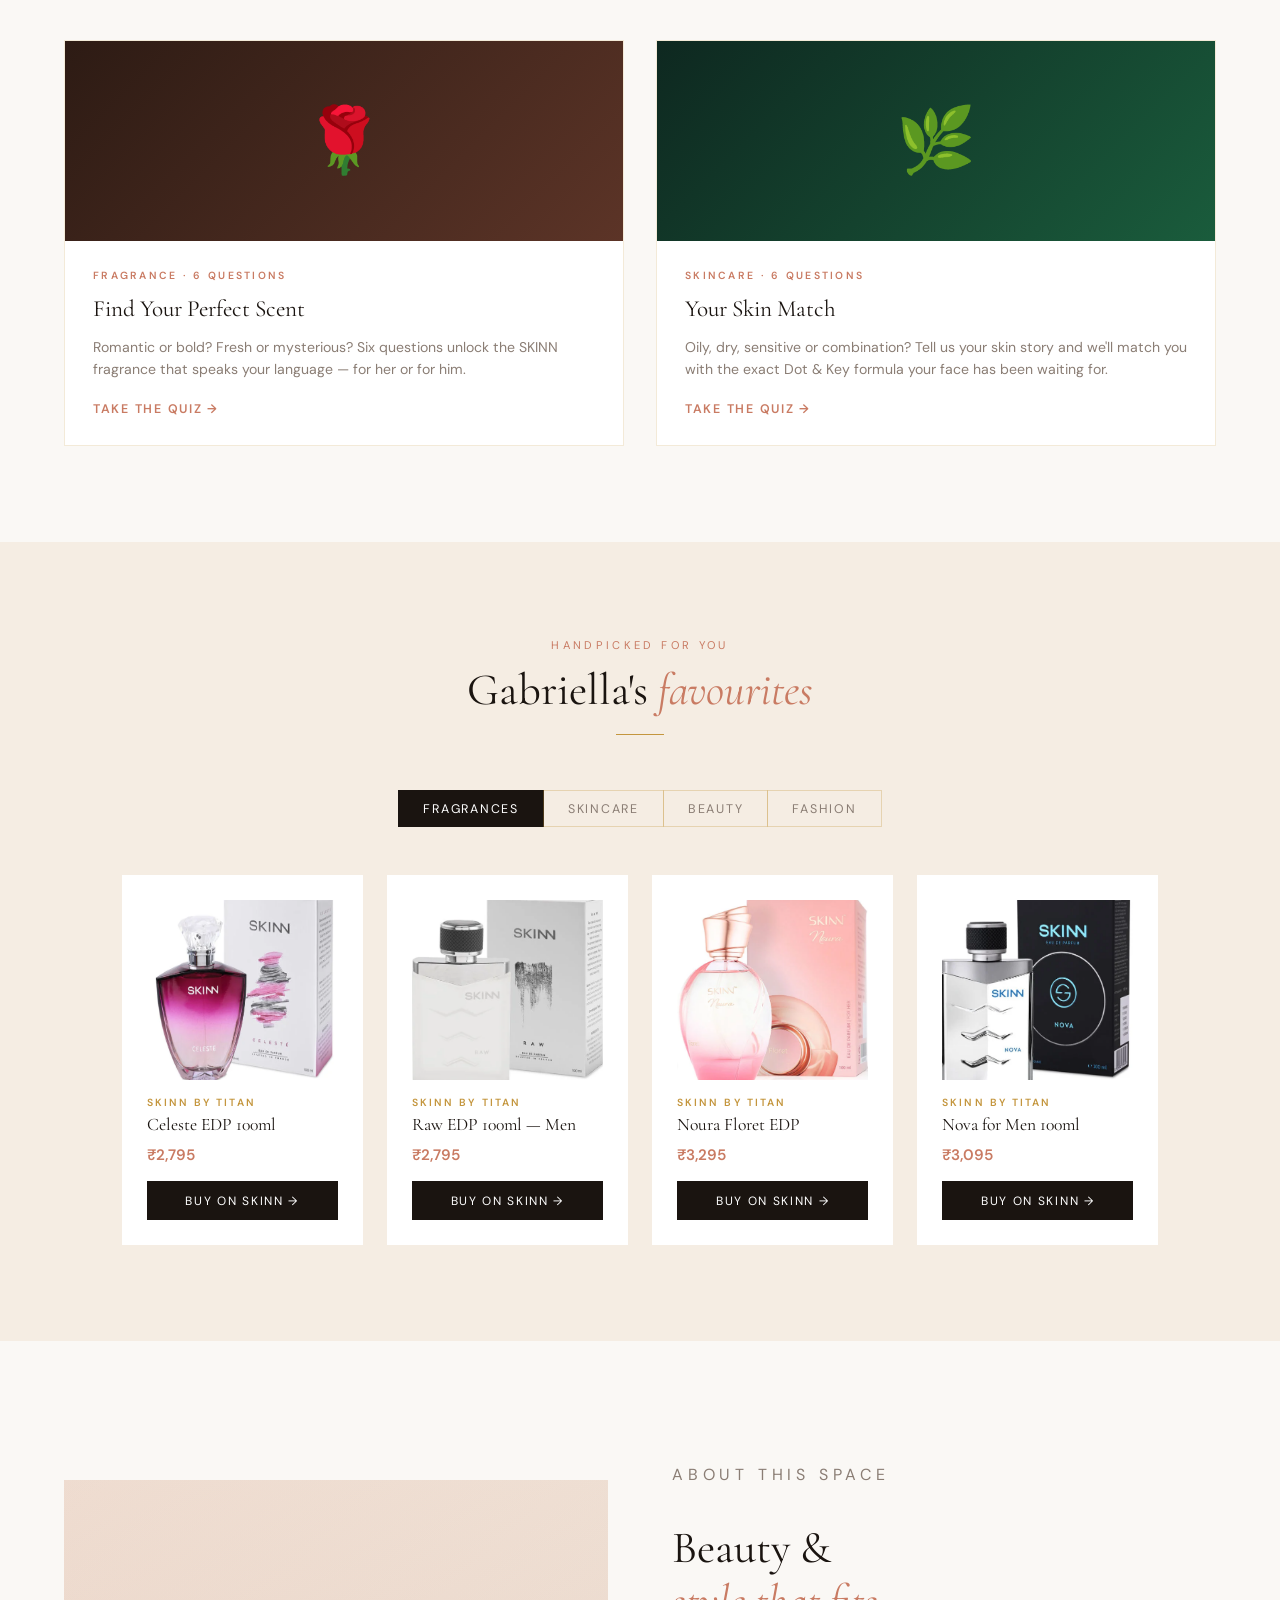
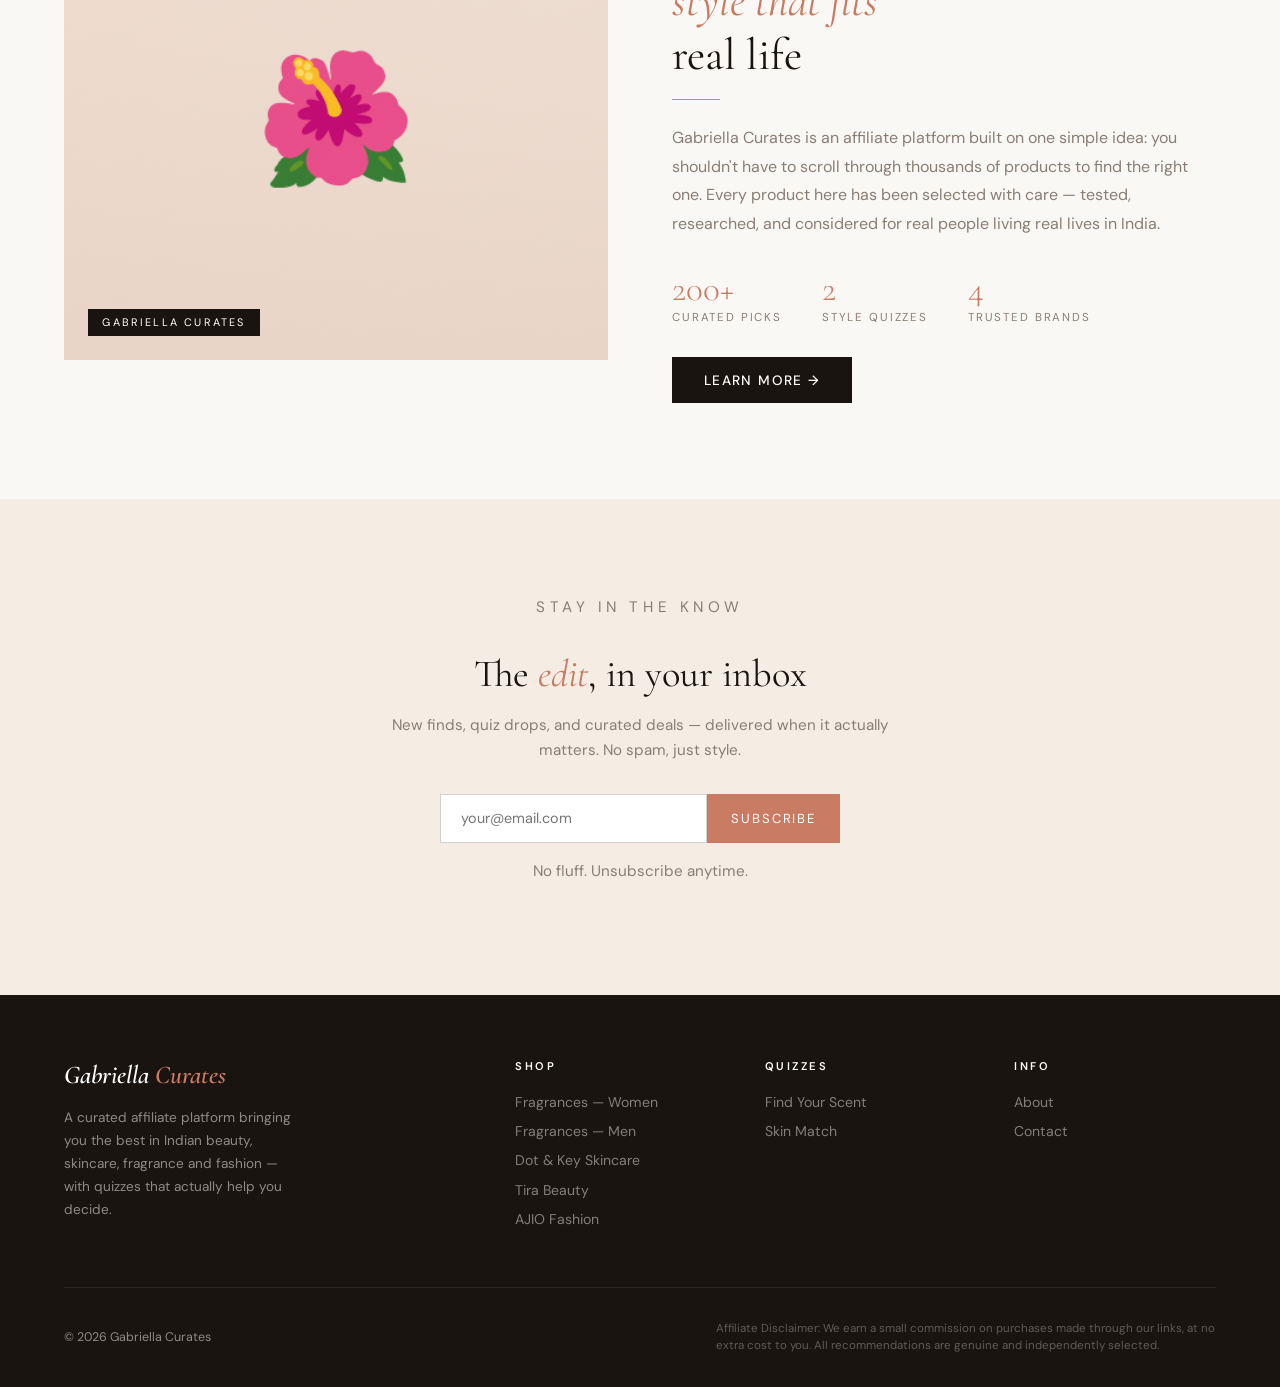
==== commit 189cbcc5: "Update index.html" ====
--- a/index.html
+++ b/index.html
@@ -368,9 +368,10 @@
     <!-- FRAGRANCES -->
 <div class="prod-panel active" id="tab-fragrances">
   <div class="prod-grid">
+    
+    <!-- Card 1 -->
     <div class="prod-card">
       <div class="prod-img-wrap">
-        <!-- Added width and height attributes -->
         <img src="wp111.PNG" alt="SKINN Celeste EDP" class="prod-img" width="200" height="200">
       </div>
       <div class="prod-brand">SKINN by Titan</div>
@@ -378,38 +379,42 @@
       <div class="prod-price">₹2,795</div>
       <a href="https://bilty.co/WDZVYx" class="prod-buy" target="_blank" rel="nofollow noopener">Buy on SKINN →</a>
     </div>
-  </div>
-</div>
-      <div class="prod-card">
-  <div class="prod-img-wrap">
-    <img src="wp222.PNG" alt="SKINN Raw EDP" class="prod-img">
-  </div>
-  <div class="prod-brand">SKINN by Titan</div>
-  <div class="prod-name">Raw EDP 100ml — Men</div>
-  <div class="prod-price">₹2,795</div>
-  <a href="https://bilty.co/ZX9rPI" class="prod-buy" target="_blank" rel="nofollow noopener">Buy on SKINN →</a>
-</div>
-
-<div class="prod-card">
-  <div class="prod-img-wrap">
-    <img src="wp333.PNG" alt="SKINN Noura Floret EDP" class="prod-img">
-  </div>
-  <div class="prod-brand">SKINN by Titan</div>
-  <div class="prod-name">Noura Floret EDP</div>
-  <div class="prod-price">₹3,295</div>
-  <a href="https://bilty.co/iR6304" class="prod-buy" target="_blank" rel="nofollow noopener">Buy on SKINN →</a>
-</div>
-
-<div class="prod-card">
-  <div class="prod-img-wrap">
-    <img src="wp444.PNG" alt="SKINN Nova for Men" class="prod-img">
-  </div>
-  <div class="prod-brand">SKINN by Titan</div>
-  <div class="prod-name">Nova for Men 100ml</div>
-  <div class="prod-price">₹3,095</div>
-  <a href="https://bilty.co/laqNCW" class="prod-buy" target="_blank" rel="nofollow noopener">Buy on SKINN →</a>
-</div>
-
+
+    <!-- Card 2 -->
+    <div class="prod-card">
+      <div class="prod-img-wrap">
+        <img src="wp222.PNG" alt="SKINN Raw EDP" class="prod-img" width="200" height="200">
+      </div>
+      <div class="prod-brand">SKINN by Titan</div>
+      <div class="prod-name">Raw EDP 100ml — Men</div>
+      <div class="prod-price">₹2,795</div>
+      <a href="https://bilty.co/ZX9rPI" class="prod-buy" target="_blank" rel="nofollow noopener">Buy on SKINN →</a>
+    </div>
+
+    <!-- Card 3 -->
+    <div class="prod-card">
+      <div class="prod-img-wrap">
+        <img src="wp333.PNG" alt="SKINN Noura Floret EDP" class="prod-img" width="200" height="200">
+      </div>
+      <div class="prod-brand">SKINN by Titan</div>
+      <div class="prod-name">Noura Floret EDP</div>
+      <div class="prod-price">₹3,295</div>
+      <a href="https://bilty.co/iR6304" class="prod-buy" target="_blank" rel="nofollow noopener">Buy on SKINN →</a>
+    </div>
+
+    <!-- Card 4 -->
+    <div class="prod-card">
+      <div class="prod-img-wrap">
+        <img src="wp444.PNG" alt="SKINN Nova for Men" class="prod-img" width="200" height="200">
+      </div>
+      <div class="prod-brand">SKINN by Titan</div>
+      <div class="prod-name">Nova for Men 100ml</div>
+      <div class="prod-price">₹3,095</div>
+      <a href="https://bilty.co/laqNCW" class="prod-buy" target="_blank" rel="nofollow noopener">Buy on SKINN →</a>
+    </div>
+
+  </div> <!-- End of prod-grid -->
+</div> <!-- End of prod-panel -->
     <!-- SKINCARE -->
     <div class="prod-panel" id="tab-skincare">
       <div class="prod-grid">
